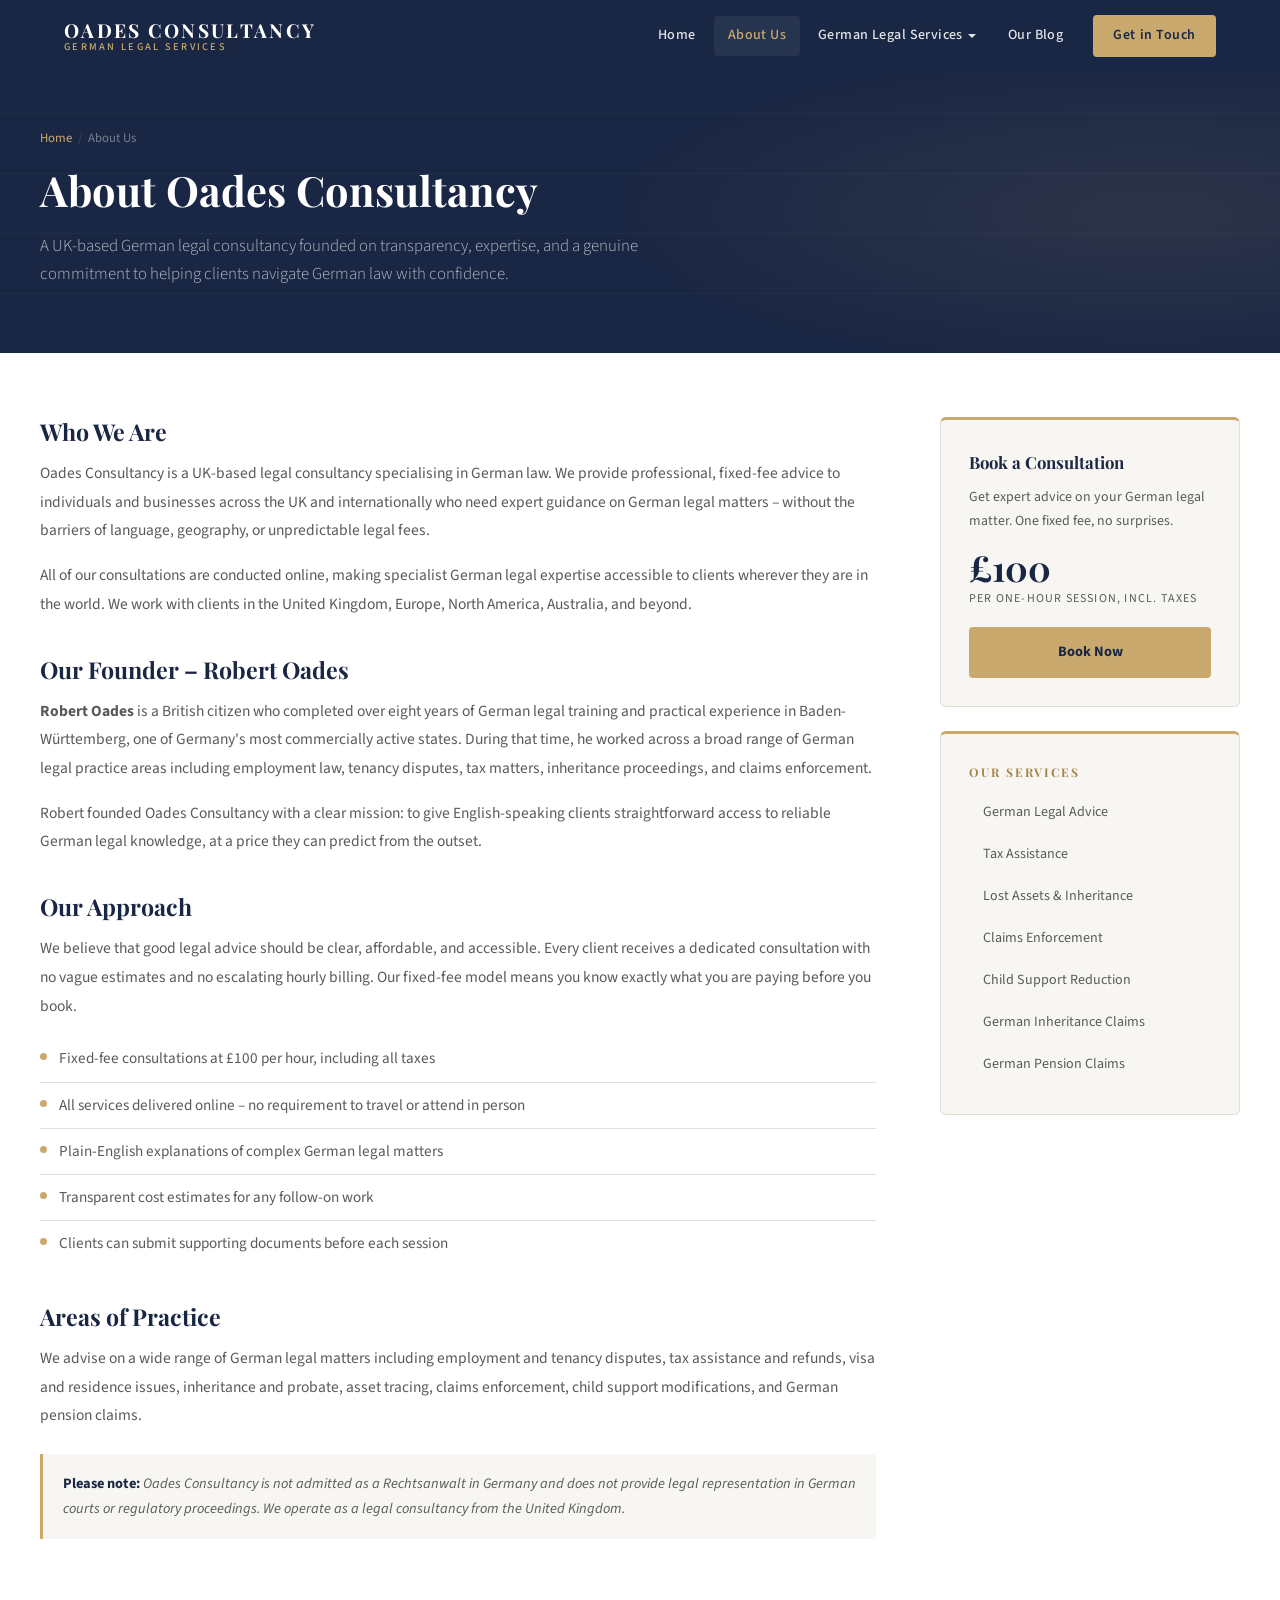
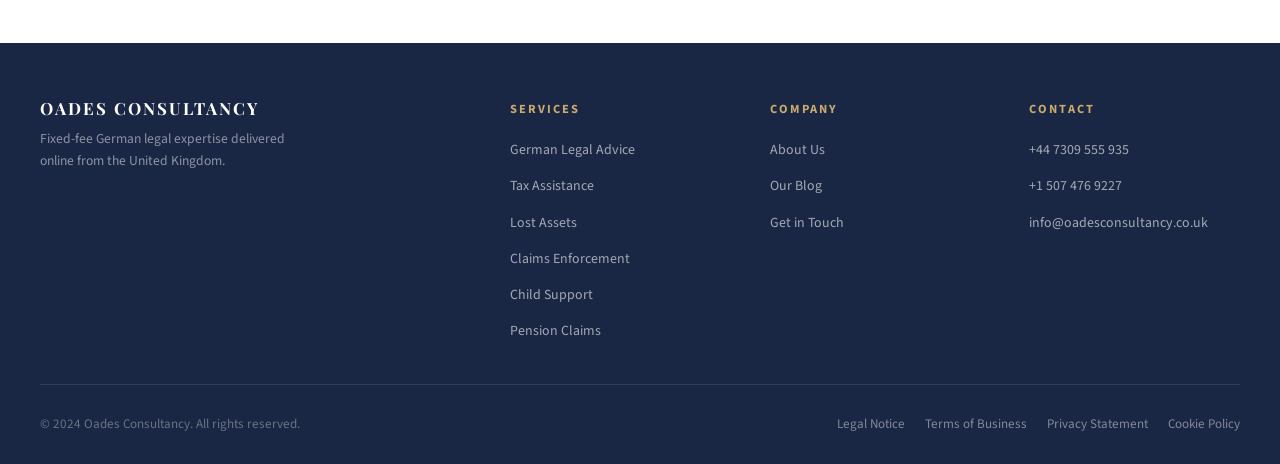
==== about-us/index.html @ 2bcdd522 "Initial site build" ====
<!DOCTYPE html>
<html lang="en">
<head>
  <meta charset="UTF-8" />
  <meta name="viewport" content="width=device-width, initial-scale=1.0" />
  <title>About Us | Oades Consultancy</title>
  <meta name="description" content="Learn about Oades Consultancy and founder Robert Oades – a UK-based German legal consultant with over eight years of experience in Baden-Württemberg." />
  <link rel="preconnect" href="https://fonts.googleapis.com" />
  <link rel="preconnect" href="https://fonts.gstatic.com" crossorigin />
  <link href="https://fonts.googleapis.com/css2?family=Playfair+Display:ital,wght@0,400;0,600;0,700;1,400&family=Source+Sans+3:wght@300;400;500;600&display=swap" rel="stylesheet" />
  <link rel="stylesheet" href="/style.css" />
</head>
<body>
<header id="site-header">
  <div class="header-inner">
    <a href="/" class="logo"><span class="logo-main">Oades Consultancy</span><span class="logo-sub">German Legal Services</span></a>
    <nav>
      <div class="nav-item"><a href="/" class="nav-link">Home</a></div>
      <div class="nav-item active"><a href="/about-us/" class="nav-link">About Us</a></div>
      <div class="nav-item">
        <a href="#" class="nav-link has-dropdown">German Legal Services</a>
        <div class="dropdown">
          <a href="/english-speaking-german-legal-advice/">English-Speaking German Legal Advice</a>
          <a href="/tax-assistance/">Tax Assistance</a>
          <a href="/lost-assets-and-inheritance/">Lost Assets and Inheritance</a>
          <a href="/german-claims-enforcement/">Claims Enforcement</a>
          <a href="/child-support-reduction/">Child Support Reduction</a>
          <a href="/german-inheritance-claims/">German Inheritance Claims</a>
          <a href="/german-pension-claims/">German Pension Claims</a>
        </div>
      </div>
      <div class="nav-item"><a href="/blog/" class="nav-link">Our Blog</a></div>
      <div class="nav-item"><a href="/get-in-touch/" class="nav-link nav-cta">Get in Touch</a></div>
    </nav>
    <button class="hamburger" id="hamburger" aria-label="Toggle menu"><span></span><span></span><span></span></button>
  </div>
  <div class="mobile-nav" id="mobile-nav">
    <a href="/">Home</a>
    <a href="/about-us/">About Us</a>
    <a href="#">German Legal Services</a>
    <a href="/english-speaking-german-legal-advice/" class="sub">English-Speaking German Legal Advice</a>
    <a href="/tax-assistance/" class="sub">Tax Assistance</a>
    <a href="/lost-assets-and-inheritance/" class="sub">Lost Assets and Inheritance</a>
    <a href="/german-claims-enforcement/" class="sub">Claims Enforcement</a>
    <a href="/child-support-reduction/" class="sub">Child Support Reduction</a>
    <a href="/german-inheritance-claims/" class="sub">German Inheritance Claims</a>
    <a href="/german-pension-claims/" class="sub">German Pension Claims</a>
    <a href="/blog/">Our Blog</a>
    <a href="/get-in-touch/">Get in Touch</a>
  </div>
</header>

<div class="page-hero">
  <div class="page-hero-inner">
    <div class="breadcrumb"><a href="/">Home</a> <span>/</span> About Us</div>
    <h1>About Oades Consultancy</h1>
    <p>A UK-based German legal consultancy founded on transparency, expertise, and a genuine commitment to helping clients navigate German law with confidence.</p>
  </div>
</div>

<section class="page-content">
  <div class="page-content-inner">
    <main class="page-main reveal">
      <h2>Who We Are</h2>
      <p>Oades Consultancy is a UK-based legal consultancy specialising in German law. We provide professional, fixed-fee advice to individuals and businesses across the UK and internationally who need expert guidance on German legal matters – without the barriers of language, geography, or unpredictable legal fees.</p>
      <p>All of our consultations are conducted online, making specialist German legal expertise accessible to clients wherever they are in the world. We work with clients in the United Kingdom, Europe, North America, Australia, and beyond.</p>

      <h2>Our Founder – Robert Oades</h2>
      <p><strong>Robert Oades</strong> is a British citizen who completed over eight years of German legal training and practical experience in Baden-Württemberg, one of Germany's most commercially active states. During that time, he worked across a broad range of German legal practice areas including employment law, tenancy disputes, tax matters, inheritance proceedings, and claims enforcement.</p>
      <p>Robert founded Oades Consultancy with a clear mission: to give English-speaking clients straightforward access to reliable German legal knowledge, at a price they can predict from the outset.</p>

      <h2>Our Approach</h2>
      <p>We believe that good legal advice should be clear, affordable, and accessible. Every client receives a dedicated consultation with no vague estimates and no escalating hourly billing. Our fixed-fee model means you know exactly what you are paying before you book.</p>
      <ul>
        <li>Fixed-fee consultations at £100 per hour, including all taxes</li>
        <li>All services delivered online – no requirement to travel or attend in person</li>
        <li>Plain-English explanations of complex German legal matters</li>
        <li>Transparent cost estimates for any follow-on work</li>
        <li>Clients can submit supporting documents before each session</li>
      </ul>

      <h2>Areas of Practice</h2>
      <p>We advise on a wide range of German legal matters including employment and tenancy disputes, tax assistance and refunds, visa and residence issues, inheritance and probate, asset tracing, claims enforcement, child support modifications, and German pension claims.</p>

      <div class="info-box"><strong>Please note:</strong> Oades Consultancy is not admitted as a Rechtsanwalt in Germany and does not provide legal representation in German courts or regulatory proceedings. We operate as a legal consultancy from the United Kingdom.</div>
    </main>

    <aside class="page-sidebar">
      <div class="sidebar-card">
        <h4>Book a Consultation</h4>
        <p>Get expert advice on your German legal matter. One fixed fee, no surprises.</p>
        <div class="sidebar-price">£100</div>
        <div class="sidebar-price-label">per one-hour session, incl. taxes</div>
        <a href="/get-in-touch/" class="btn-sidebar">Book Now</a>
      </div>
      <div class="sidebar-card sidebar-links">
        <h4>Our Services</h4>
        <ul>
          <li><a href="/english-speaking-german-legal-advice/">German Legal Advice</a></li>
          <li><a href="/tax-assistance/">Tax Assistance</a></li>
          <li><a href="/lost-assets-and-inheritance/">Lost Assets &amp; Inheritance</a></li>
          <li><a href="/german-claims-enforcement/">Claims Enforcement</a></li>
          <li><a href="/child-support-reduction/">Child Support Reduction</a></li>
          <li><a href="/german-inheritance-claims/">German Inheritance Claims</a></li>
          <li><a href="/german-pension-claims/">German Pension Claims</a></li>
        </ul>
      </div>
    </aside>
  </div>
</section>

<footer>
  <div class="footer-inner">
    <div class="footer-top">
      <div class="footer-brand"><a href="/" class="logo"><span class="logo-main">Oades Consultancy</span></a><p class="footer-tagline">Fixed-fee German legal expertise delivered online from the United Kingdom.</p></div>
      <div class="footer-col"><h4>Services</h4><ul><li><a href="/english-speaking-german-legal-advice/">German Legal Advice</a></li><li><a href="/tax-assistance/">Tax Assistance</a></li><li><a href="/lost-assets-and-inheritance/">Lost Assets</a></li><li><a href="/german-claims-enforcement/">Claims Enforcement</a></li><li><a href="/child-support-reduction/">Child Support</a></li><li><a href="/german-pension-claims/">Pension Claims</a></li></ul></div>
      <div class="footer-col"><h4>Company</h4><ul><li><a href="/about-us/">About Us</a></li><li><a href="/blog/">Our Blog</a></li><li><a href="/get-in-touch/">Get in Touch</a></li></ul></div>
      <div class="footer-col"><h4>Contact</h4><ul><li><a href="tel:+447309555935">+44 7309 555 935</a></li><li><a href="tel:+15074769227">+1 507 476 9227</a></li><li><a href="mailto:info@oadesconsultancy.co.uk">info@oadesconsultancy.co.uk</a></li></ul></div>
    </div>
    <div class="footer-bottom">
      <div class="footer-copy">© 2024 Oades Consultancy. All rights reserved.</div>
      <div class="footer-legal"><a href="#">Legal Notice</a><a href="#">Terms of Business</a><a href="#">Privacy Statement</a><a href="#">Cookie Policy</a></div>
    </div>
  </div>
</footer>
<script>
  const header=document.getElementById('site-header');window.addEventListener('scroll',()=>header.classList.toggle('scrolled',window.scrollY>20));
  const hb=document.getElementById('hamburger'),mn=document.getElementById('mobile-nav');
  hb.addEventListener('click',()=>{hb.classList.toggle('open');mn.classList.toggle('open');});
  mn.querySelectorAll('a').forEach(a=>a.addEventListener('click',()=>{hb.classList.remove('open');mn.classList.remove('open');}));
  const obs=new IntersectionObserver(e=>e.forEach(x=>{if(x.isIntersecting){x.target.classList.add('visible');obs.unobserve(x.target);}}),{threshold:.12});
  document.querySelectorAll('.reveal').forEach(el=>obs.observe(el));
</script>
</body>
</html>
---- style.css ----
*, *::before, *::after { box-sizing: border-box; margin: 0; padding: 0; }

:root {
  --navy:       #1a2744;
  --navy-light: #253257;
  --gold:       #c9a96e;
  --gold-light: #e0c48a;
  --gold-dark:  #a8854a;
  --white:      #ffffff;
  --off-white:  #f8f6f2;
  --text:       #2c2c2c;
  --text-light: #5a5a5a;
  --border:     #e2ddd6;
  --shadow:     0 4px 24px rgba(26,39,68,.10);
  --shadow-lg:  0 8px 48px rgba(26,39,68,.16);
  --radius:     4px;
  --transition: .25s cubic-bezier(.4,0,.2,1);
}

html { scroll-behavior: smooth; }

body {
  font-family: 'Source Sans 3', sans-serif;
  font-weight: 400;
  color: var(--text);
  background: var(--white);
  line-height: 1.7;
  overflow-x: hidden;
}

/* ── HEADER ───────────────────────────────────────────── */
header {
  position: sticky;
  top: 0;
  z-index: 1000;
  background: var(--navy);
  transition: box-shadow var(--transition);
}
header.scrolled { box-shadow: 0 2px 32px rgba(0,0,0,.35); }

.header-inner {
  max-width: 1200px;
  margin: 0 auto;
  padding: 0 24px;
  display: flex;
  align-items: center;
  justify-content: space-between;
  height: 72px;
}

.logo {
  text-decoration: none;
  display: flex;
  flex-direction: column;
  line-height: 1.1;
}
.logo-main {
  font-family: 'Playfair Display', serif;
  font-weight: 700;
  font-size: 1.2rem;
  letter-spacing: .12em;
  color: var(--white);
  text-transform: uppercase;
}
.logo-sub {
  font-size: .65rem;
  letter-spacing: .22em;
  color: var(--gold);
  text-transform: uppercase;
  font-weight: 500;
}

/* NAV */
nav { display: flex; align-items: center; gap: 4px; }

.nav-item { position: relative; }

.nav-link {
  display: block;
  padding: 8px 14px;
  color: rgba(255,255,255,.88);
  text-decoration: none;
  font-size: .88rem;
  font-weight: 500;
  letter-spacing: .03em;
  border-radius: var(--radius);
  transition: color var(--transition), background var(--transition);
  white-space: nowrap;
}
.nav-link:hover,
.nav-item.active > .nav-link { color: var(--gold); background: rgba(255,255,255,.06); }

.nav-link.has-dropdown::after {
  content: '';
  display: inline-block;
  width: 0; height: 0;
  margin-left: 5px;
  vertical-align: middle;
  border-left: 4px solid transparent;
  border-right: 4px solid transparent;
  border-top: 4px solid currentColor;
  transition: transform var(--transition);
}
.nav-item:hover .nav-link.has-dropdown::after,
.nav-item.open .nav-link.has-dropdown::after { transform: rotate(180deg); }

.dropdown {
  position: absolute;
  top: calc(100% + 8px);
  left: 0;
  min-width: 260px;
  background: var(--white);
  border-radius: var(--radius);
  box-shadow: var(--shadow-lg);
  border-top: 3px solid var(--gold);
  opacity: 0;
  pointer-events: none;
  transform: translateY(-8px);
  transition: opacity var(--transition), transform var(--transition);
}
.nav-item:hover .dropdown,
.nav-item.open .dropdown {
  opacity: 1;
  pointer-events: all;
  transform: translateY(0);
}
.dropdown a {
  display: block;
  padding: 11px 20px;
  color: var(--text);
  text-decoration: none;
  font-size: .87rem;
  border-bottom: 1px solid var(--border);
  transition: background var(--transition), color var(--transition);
}
.dropdown a:last-child { border-bottom: none; }
.dropdown a:hover,
.dropdown a.active { background: var(--off-white); color: var(--navy); font-weight: 600; }

.nav-cta {
  margin-left: 12px;
  padding: 9px 20px;
  background: var(--gold);
  color: var(--navy) !important;
  border-radius: var(--radius);
  font-weight: 600;
  font-size: .87rem;
  letter-spacing: .04em;
  transition: background var(--transition), transform var(--transition);
}
.nav-cta:hover { background: var(--gold-light) !important; transform: translateY(-1px); }

/* HAMBURGER */
.hamburger {
  display: none;
  flex-direction: column;
  justify-content: center;
  gap: 5px;
  width: 36px; height: 36px;
  cursor: pointer;
  background: none;
  border: none;
  padding: 4px;
}
.hamburger span {
  display: block;
  width: 100%; height: 2px;
  background: var(--white);
  border-radius: 2px;
  transition: transform var(--transition), opacity var(--transition);
}
.hamburger.open span:nth-child(1) { transform: translateY(7px) rotate(45deg); }
.hamburger.open span:nth-child(2) { opacity: 0; }
.hamburger.open span:nth-child(3) { transform: translateY(-7px) rotate(-45deg); }

.mobile-nav {
  display: none;
  background: var(--navy-light);
  overflow: hidden;
  max-height: 0;
  transition: max-height .4s ease;
}
.mobile-nav.open { max-height: 700px; }
.mobile-nav a {
  display: block;
  padding: 13px 24px;
  color: rgba(255,255,255,.88);
  text-decoration: none;
  font-size: .9rem;
  border-bottom: 1px solid rgba(255,255,255,.08);
  transition: color var(--transition);
}
.mobile-nav a:hover { color: var(--gold); }
.mobile-nav a.sub { padding-left: 40px; font-size: .85rem; color: rgba(255,255,255,.65); }
.mobile-nav a.sub:hover { color: var(--gold); }

/* ── HERO ─────────────────────────────────────────────── */
.hero {
  background: var(--navy);
  position: relative;
  overflow: hidden;
  padding: 100px 24px 110px;
  display: flex;
  align-items: center;
  min-height: 580px;
}
.hero::before {
  content: '';
  position: absolute;
  inset: 0;
  background:
    radial-gradient(ellipse 70% 80% at 75% 50%, rgba(201,169,110,.12) 0%, transparent 70%),
    radial-gradient(ellipse 40% 60% at 10% 80%, rgba(255,255,255,.03) 0%, transparent 60%);
  pointer-events: none;
}
.hero::after {
  content: '';
  position: absolute;
  inset: 0;
  background-image: repeating-linear-gradient(
    0deg, transparent, transparent 59px,
    rgba(255,255,255,.04) 59px, rgba(255,255,255,.04) 60px
  );
  pointer-events: none;
}

.hero-inner {
  position: relative;
  z-index: 1;
  max-width: 1200px;
  margin: 0 auto;
  width: 100%;
  display: grid;
  grid-template-columns: 1fr 380px;
  gap: 60px;
  align-items: center;
}

.hero-eyebrow {
  display: inline-flex;
  align-items: center;
  gap: 10px;
  font-size: .78rem;
  font-weight: 600;
  letter-spacing: .18em;
  text-transform: uppercase;
  color: var(--gold);
  margin-bottom: 24px;
}
.hero-eyebrow::before {
  content: '';
  display: block;
  width: 32px; height: 1px;
  background: var(--gold);
}

.hero h1 {
  font-family: 'Playfair Display', serif;
  font-size: clamp(2rem, 4vw, 3rem);
  font-weight: 700;
  color: var(--white);
  line-height: 1.22;
  margin-bottom: 20px;
}
.hero h1 em { font-style: italic; color: var(--gold); }

.hero-sub {
  font-size: 1.1rem;
  color: rgba(255,255,255,.72);
  max-width: 520px;
  margin-bottom: 40px;
  font-weight: 300;
}

.hero-actions { display: flex; align-items: center; gap: 20px; flex-wrap: wrap; }

.btn-primary {
  display: inline-flex;
  align-items: center;
  gap: 10px;
  padding: 16px 32px;
  background: var(--gold);
  color: var(--navy);
  text-decoration: none;
  font-weight: 700;
  font-size: .95rem;
  letter-spacing: .04em;
  border-radius: var(--radius);
  transition: background var(--transition), transform var(--transition), box-shadow var(--transition);
  border: none;
  cursor: pointer;
  font-family: 'Source Sans 3', sans-serif;
}
.btn-primary:hover {
  background: var(--gold-light);
  transform: translateY(-2px);
  box-shadow: 0 8px 32px rgba(201,169,110,.4);
}

.hero-note {
  font-size: .82rem;
  color: rgba(255,255,255,.45);
  font-style: italic;
}

.hero-visual { display: flex; justify-content: center; align-items: center; }
.scales-card {
  width: 280px; height: 280px;
  background: rgba(255,255,255,.05);
  border: 1px solid rgba(201,169,110,.25);
  border-radius: 8px;
  display: flex;
  flex-direction: column;
  align-items: center;
  justify-content: center;
  gap: 16px;
  backdrop-filter: blur(8px);
}
.scales-card-label {
  font-family: 'Playfair Display', serif;
  font-size: .85rem;
  letter-spacing: .12em;
  color: var(--gold);
  text-transform: uppercase;
}

/* ── PAGE HERO (interior pages) ───────────────────────── */
.page-hero {
  background: var(--navy);
  padding: 56px 24px 64px;
  position: relative;
  overflow: hidden;
}
.page-hero::before {
  content: '';
  position: absolute;
  inset: 0;
  background:
    radial-gradient(ellipse 60% 80% at 90% 50%, rgba(201,169,110,.10) 0%, transparent 70%),
    repeating-linear-gradient(0deg, transparent, transparent 59px, rgba(255,255,255,.03) 59px, rgba(255,255,255,.03) 60px);
  pointer-events: none;
}
.page-hero-inner {
  max-width: 1200px;
  margin: 0 auto;
  position: relative;
  z-index: 1;
}
.breadcrumb {
  font-size: .8rem;
  color: rgba(255,255,255,.4);
  margin-bottom: 14px;
  display: flex;
  align-items: center;
  gap: 6px;
  flex-wrap: wrap;
}
.breadcrumb a { color: var(--gold); text-decoration: none; }
.breadcrumb a:hover { text-decoration: underline; }
.breadcrumb span { opacity: .4; }
.page-hero h1 {
  font-family: 'Playfair Display', serif;
  font-size: clamp(1.8rem, 3.5vw, 2.6rem);
  font-weight: 700;
  color: var(--white);
  line-height: 1.25;
  margin-bottom: 16px;
}
.page-hero p {
  font-size: 1.05rem;
  color: rgba(255,255,255,.68);
  max-width: 600px;
  font-weight: 300;
}

/* ── PAGE CONTENT (interior pages) ───────────────────── */
.page-content {
  padding: 64px 24px 80px;
  background: var(--white);
}
.page-content-inner {
  max-width: 1200px;
  margin: 0 auto;
  display: grid;
  grid-template-columns: 1fr 300px;
  gap: 64px;
  align-items: start;
}
.page-main h2 {
  font-family: 'Playfair Display', serif;
  font-size: 1.45rem;
  color: var(--navy);
  margin-bottom: 12px;
  margin-top: 36px;
  line-height: 1.3;
}
.page-main h2:first-child { margin-top: 0; }
.page-main p {
  color: var(--text-light);
  font-size: .97rem;
  line-height: 1.85;
  margin-bottom: 16px;
}
.page-main ul {
  list-style: none;
  margin-bottom: 24px;
}
.page-main ul li {
  display: flex;
  align-items: flex-start;
  gap: 12px;
  padding: 10px 0;
  font-size: .95rem;
  color: var(--text-light);
  border-bottom: 1px solid var(--border);
  line-height: 1.65;
}
.page-main ul li:last-child { border-bottom: none; }
.page-main ul li::before {
  content: '';
  display: block;
  width: 7px; height: 7px;
  border-radius: 50%;
  background: var(--gold);
  margin-top: 7px;
  flex-shrink: 0;
}
.page-main .info-box {
  background: var(--off-white);
  border-left: 3px solid var(--gold);
  border-radius: 0 var(--radius) var(--radius) 0;
  padding: 18px 20px;
  margin: 24px 0;
  font-size: .9rem;
  color: var(--text-light);
  font-style: italic;
}
.page-main .info-box strong { color: var(--navy); font-style: normal; }

/* SIDEBAR */
.page-sidebar {
  position: sticky;
  top: 88px;
}
.sidebar-card {
  background: var(--off-white);
  border: 1px solid var(--border);
  border-top: 3px solid var(--gold);
  border-radius: 6px;
  padding: 28px;
  margin-bottom: 24px;
}
.sidebar-card h4 {
  font-family: 'Playfair Display', serif;
  font-size: 1.05rem;
  color: var(--navy);
  margin-bottom: 10px;
}
.sidebar-card p {
  font-size: .87rem;
  color: var(--text-light);
  line-height: 1.7;
  margin-bottom: 16px;
}
.sidebar-price {
  font-family: 'Playfair Display', serif;
  font-size: 2.2rem;
  font-weight: 700;
  color: var(--navy);
  line-height: 1;
}
.sidebar-price-label {
  font-size: .75rem;
  color: var(--text-light);
  text-transform: uppercase;
  letter-spacing: .1em;
  margin-bottom: 18px;
  margin-top: 4px;
}
.btn-sidebar {
  display: block;
  width: 100%;
  padding: 13px;
  background: var(--gold);
  color: var(--navy);
  text-decoration: none;
  font-weight: 700;
  font-size: .9rem;
  text-align: center;
  border-radius: var(--radius);
  transition: background var(--transition), transform var(--transition);
  font-family: 'Source Sans 3', sans-serif;
}
.btn-sidebar:hover { background: var(--gold-light); transform: translateY(-1px); }

.sidebar-links h4 {
  font-size: .75rem;
  font-weight: 700;
  letter-spacing: .16em;
  text-transform: uppercase;
  color: var(--gold-dark);
  margin-bottom: 10px;
}
.sidebar-links ul { list-style: none; }
.sidebar-links ul a {
  display: block;
  padding: 9px 12px;
  font-size: .88rem;
  color: var(--text-light);
  text-decoration: none;
  border-radius: var(--radius);
  transition: background var(--transition), color var(--transition);
  border-left: 2px solid transparent;
}
.sidebar-links ul a:hover { background: var(--off-white); color: var(--navy); border-left-color: var(--gold); }
.sidebar-links ul a.active { background: var(--off-white); color: var(--navy); font-weight: 600; border-left-color: var(--gold); }

/* ── TRUST BAR ────────────────────────────────────────── */
.trust-bar {
  background: var(--off-white);
  border-bottom: 1px solid var(--border);
  padding: 20px 24px;
}
.trust-bar-inner {
  max-width: 1200px;
  margin: 0 auto;
  display: flex;
  justify-content: center;
  gap: 48px;
  flex-wrap: wrap;
}
.trust-item {
  display: flex;
  align-items: center;
  gap: 10px;
  font-size: .85rem;
  color: var(--text-light);
}
.trust-item svg { color: var(--gold); flex-shrink: 0; }
.trust-item strong { color: var(--navy); font-weight: 600; }

/* ── SECTIONS SHARED ──────────────────────────────────── */
section { padding: 88px 24px; }
.section-inner { max-width: 1200px; margin: 0 auto; }

.section-label {
  display: inline-flex;
  align-items: center;
  gap: 10px;
  font-size: .75rem;
  font-weight: 700;
  letter-spacing: .2em;
  text-transform: uppercase;
  color: var(--gold-dark);
  margin-bottom: 12px;
}
.section-label::before {
  content: '';
  display: block;
  width: 28px; height: 2px;
  background: var(--gold);
}
.section-title {
  font-family: 'Playfair Display', serif;
  font-size: clamp(1.7rem, 3vw, 2.4rem);
  font-weight: 700;
  color: var(--navy);
  line-height: 1.28;
  margin-bottom: 16px;
}
.section-intro {
  font-size: 1.05rem;
  color: var(--text-light);
  max-width: 600px;
  font-weight: 300;
}

/* ── SERVICES ─────────────────────────────────────────── */
#services { background: var(--white); }
.services-header { margin-bottom: 56px; }
.services-grid {
  display: grid;
  grid-template-columns: repeat(3, 1fr);
  gap: 28px;
}
.service-card {
  background: var(--white);
  border: 1px solid var(--border);
  border-radius: 6px;
  padding: 36px 30px;
  position: relative;
  transition: transform var(--transition), box-shadow var(--transition), border-color var(--transition);
  overflow: hidden;
  text-decoration: none;
  display: block;
  color: inherit;
}
.service-card::before {
  content: '';
  position: absolute;
  top: 0; left: 0; right: 0;
  height: 3px;
  background: var(--gold);
  transform: scaleX(0);
  transform-origin: left;
  transition: transform var(--transition);
}
.service-card:hover { transform: translateY(-4px); box-shadow: var(--shadow-lg); border-color: transparent; }
.service-card:hover::before { transform: scaleX(1); }
.service-icon {
  width: 48px; height: 48px;
  background: rgba(201,169,110,.12);
  border-radius: 50%;
  display: flex;
  align-items: center;
  justify-content: center;
  margin-bottom: 20px;
  color: var(--gold-dark);
}
.service-card h3 {
  font-family: 'Playfair Display', serif;
  font-size: 1.15rem;
  font-weight: 600;
  color: var(--navy);
  margin-bottom: 10px;
  line-height: 1.35;
}
.service-card p { font-size: .9rem; color: var(--text-light); line-height: 1.65; }
.service-card-link {
  display: inline-flex;
  align-items: center;
  gap: 6px;
  margin-top: 18px;
  font-size: .85rem;
  font-weight: 600;
  color: var(--gold-dark);
  letter-spacing: .04em;
  transition: gap var(--transition), color var(--transition);
}
.service-card:hover .service-card-link { gap: 10px; color: var(--navy); }

/* ── ABOUT ────────────────────────────────────────────── */
#about { background: var(--off-white); }
.about-grid {
  display: grid;
  grid-template-columns: 1fr 1fr;
  gap: 72px;
  align-items: center;
}
.about-content .section-intro { max-width: 100%; margin-bottom: 28px; }
.about-body { font-size: .95rem; color: var(--text-light); line-height: 1.8; margin-bottom: 20px; }
.about-body strong { color: var(--navy); font-weight: 600; }
.about-disclaimer {
  font-size: .83rem;
  color: var(--text-light);
  font-style: italic;
  border-left: 3px solid var(--gold);
  padding-left: 14px;
  margin-top: 24px;
}
.about-stats { display: grid; grid-template-columns: 1fr 1fr; gap: 24px; }
.stat-card {
  background: var(--white);
  border: 1px solid var(--border);
  border-radius: 6px;
  padding: 28px 24px;
  text-align: center;
  box-shadow: var(--shadow);
  transition: transform var(--transition);
}
.stat-card:hover { transform: translateY(-3px); }
.stat-card:first-child { grid-column: 1 / -1; }
.stat-number { font-family: 'Playfair Display', serif; font-size: 2.2rem; font-weight: 700; color: var(--navy); line-height: 1; margin-bottom: 6px; }
.stat-label { font-size: .83rem; font-weight: 600; letter-spacing: .08em; text-transform: uppercase; color: var(--gold-dark); }
.stat-desc { font-size: .82rem; color: var(--text-light); margin-top: 4px; }

/* ── PRICING BANNER ───────────────────────────────────── */
.pricing-banner { background: var(--navy); padding: 64px 24px; }
.pricing-inner {
  max-width: 960px;
  margin: 0 auto;
  display: flex;
  align-items: center;
  justify-content: space-between;
  gap: 40px;
  flex-wrap: wrap;
}
.pricing-text h2 { font-family: 'Playfair Display', serif; font-size: 1.8rem; color: var(--white); font-weight: 700; margin-bottom: 10px; }
.pricing-text p { font-size: .95rem; color: rgba(255,255,255,.65); max-width: 480px; }
.pricing-badge {
  background: rgba(201,169,110,.15);
  border: 1px solid var(--gold);
  border-radius: 8px;
  padding: 24px 36px;
  text-align: center;
  flex-shrink: 0;
}
.price-amount { font-family: 'Playfair Display', serif; font-size: 3rem; font-weight: 700; color: var(--gold); line-height: 1; }
.price-unit { font-size: .8rem; color: rgba(255,255,255,.5); letter-spacing: .1em; text-transform: uppercase; margin-top: 4px; }

/* ── TESTIMONIALS ─────────────────────────────────────── */
#testimonials { background: var(--white); }
.testimonials-header { margin-bottom: 56px; }
.testimonials-grid { display: grid; grid-template-columns: repeat(2, 1fr); gap: 28px; }
.testimonial-card {
  background: var(--off-white);
  border: 1px solid var(--border);
  border-radius: 6px;
  padding: 36px;
  position: relative;
}
.testimonial-card::before {
  content: '\201C';
  position: absolute;
  top: 16px; left: 28px;
  font-family: 'Playfair Display', serif;
  font-size: 4rem;
  color: var(--gold);
  opacity: .35;
  line-height: 1;
}
.stars { display: flex; gap: 3px; margin-bottom: 16px; }
.stars svg { color: var(--gold); }
.testimonial-text { font-size: .95rem; line-height: 1.75; color: var(--text); font-style: italic; margin-bottom: 20px; }
.testimonial-author { display: flex; align-items: center; gap: 12px; }
.author-avatar {
  width: 40px; height: 40px;
  border-radius: 50%;
  background: var(--navy);
  display: flex;
  align-items: center;
  justify-content: center;
  font-family: 'Playfair Display', serif;
  font-size: .9rem;
  color: var(--gold);
  font-weight: 600;
  flex-shrink: 0;
}
.author-name { font-weight: 600; font-size: .9rem; color: var(--navy); }
.author-location { font-size: .8rem; color: var(--text-light); }

/* ── CONTACT ──────────────────────────────────────────── */
#contact { background: var(--off-white); }
.contact-grid { display: grid; grid-template-columns: 5fr 7fr; gap: 64px; align-items: start; }
.contact-info h3 { font-family: 'Playfair Display', serif; font-size: 1.25rem; color: var(--navy); margin-bottom: 24px; }
.contact-items { list-style: none; display: flex; flex-direction: column; gap: 18px; }
.contact-item { display: flex; align-items: flex-start; gap: 14px; }
.contact-item-icon {
  width: 36px; height: 36px;
  background: var(--navy);
  border-radius: 50%;
  display: flex;
  align-items: center;
  justify-content: center;
  flex-shrink: 0;
  color: var(--gold);
}
.contact-item-body { font-size: .9rem; color: var(--text-light); }
.contact-item-body a { color: var(--navy); text-decoration: none; font-weight: 600; }
.contact-item-body a:hover { color: var(--gold-dark); }
.contact-item-label { font-size: .75rem; text-transform: uppercase; letter-spacing: .1em; color: var(--text-light); margin-bottom: 2px; }
.contact-form {
  background: var(--white);
  border: 1px solid var(--border);
  border-radius: 6px;
  padding: 40px;
  box-shadow: var(--shadow);
}
.contact-form h3 { font-family: 'Playfair Display', serif; font-size: 1.3rem; color: var(--navy); margin-bottom: 28px; }
.form-row { display: grid; grid-template-columns: 1fr 1fr; gap: 16px; }
.form-group { margin-bottom: 20px; }
.form-group label { display: block; font-size: .83rem; font-weight: 600; letter-spacing: .05em; text-transform: uppercase; color: var(--navy); margin-bottom: 7px; }
.form-group input,
.form-group textarea,
.form-group select {
  width: 100%;
  padding: 11px 14px;
  border: 1px solid var(--border);
  border-radius: var(--radius);
  font-family: 'Source Sans 3', sans-serif;
  font-size: .93rem;
  color: var(--text);
  background: var(--white);
  transition: border-color var(--transition), box-shadow var(--transition);
  outline: none;
}
.form-group input:focus,
.form-group textarea:focus,
.form-group select:focus { border-color: var(--navy); box-shadow: 0 0 0 3px rgba(26,39,68,.08); }
.form-group textarea { resize: vertical; min-height: 120px; }
.form-submit {
  width: 100%;
  padding: 14px;
  background: var(--navy);
  color: var(--white);
  border: none;
  border-radius: var(--radius);
  font-family: 'Source Sans 3', sans-serif;
  font-size: .95rem;
  font-weight: 600;
  letter-spacing: .06em;
  cursor: pointer;
  transition: background var(--transition), transform var(--transition);
}
.form-submit:hover { background: var(--navy-light); transform: translateY(-1px); }
.form-privacy { font-size: .78rem; color: var(--text-light); margin-top: 12px; text-align: center; }

/* ── BLOG ─────────────────────────────────────────────── */
.blog-grid { display: grid; grid-template-columns: repeat(3, 1fr); gap: 28px; }
.blog-card {
  background: var(--white);
  border: 1px solid var(--border);
  border-radius: 6px;
  overflow: hidden;
  transition: transform var(--transition), box-shadow var(--transition);
}
.blog-card:hover { transform: translateY(-4px); box-shadow: var(--shadow-lg); }
.blog-card-img {
  height: 180px;
  background: var(--navy);
  display: flex;
  align-items: center;
  justify-content: center;
  position: relative;
  overflow: hidden;
}
.blog-card-img::after {
  content: '';
  position: absolute;
  inset: 0;
  background: radial-gradient(ellipse at 60% 40%, rgba(201,169,110,.2), transparent 70%);
}
.blog-card-body { padding: 24px; }
.blog-tag {
  display: inline-block;
  font-size: .72rem;
  font-weight: 700;
  letter-spacing: .12em;
  text-transform: uppercase;
  color: var(--gold-dark);
  margin-bottom: 10px;
}
.blog-card h3 { font-family: 'Playfair Display', serif; font-size: 1.05rem; color: var(--navy); margin-bottom: 10px; line-height: 1.4; }
.blog-card p { font-size: .87rem; color: var(--text-light); line-height: 1.7; }
.blog-card-meta { display: flex; align-items: center; gap: 12px; margin-top: 16px; padding-top: 14px; border-top: 1px solid var(--border); font-size: .8rem; color: var(--text-light); }

/* ── FOOTER ───────────────────────────────────────────── */
footer { background: var(--navy); color: rgba(255,255,255,.65); padding: 56px 24px 28px; }
.footer-inner { max-width: 1200px; margin: 0 auto; }
.footer-top {
  display: grid;
  grid-template-columns: 2fr 1fr 1fr 1fr;
  gap: 48px;
  padding-bottom: 40px;
  border-bottom: 1px solid rgba(255,255,255,.1);
  margin-bottom: 28px;
}
.footer-brand .logo-main { font-size: 1.05rem; }
.footer-tagline { font-size: .85rem; color: rgba(255,255,255,.5); margin-top: 10px; line-height: 1.65; max-width: 260px; }
.footer-col h4 { font-size: .78rem; font-weight: 700; letter-spacing: .16em; text-transform: uppercase; color: var(--gold); margin-bottom: 16px; }
.footer-col ul { list-style: none; display: flex; flex-direction: column; gap: 9px; }
.footer-col ul a { color: rgba(255,255,255,.6); text-decoration: none; font-size: .87rem; transition: color var(--transition); }
.footer-col ul a:hover { color: var(--gold); }
.footer-bottom { display: flex; align-items: center; justify-content: space-between; flex-wrap: wrap; gap: 12px; }
.footer-copy { font-size: .82rem; color: rgba(255,255,255,.35); }
.footer-legal { display: flex; gap: 20px; flex-wrap: wrap; }
.footer-legal a { font-size: .82rem; color: rgba(255,255,255,.45); text-decoration: none; transition: color var(--transition); }
.footer-legal a:hover { color: var(--gold); }

/* ── ANIMATIONS ───────────────────────────────────────── */
@keyframes fadeUp {
  from { opacity: 0; transform: translateY(28px); }
  to   { opacity: 1; transform: translateY(0); }
}
.fade-up { animation: fadeUp .7s cubic-bezier(.4,0,.2,1) both; }
.fade-up-d1 { animation-delay: .1s; }
.fade-up-d2 { animation-delay: .2s; }
.fade-up-d3 { animation-delay: .3s; }
.fade-up-d4 { animation-delay: .4s; }

.reveal {
  opacity: 0;
  transform: translateY(24px);
  transition: opacity .65s cubic-bezier(.4,0,.2,1), transform .65s cubic-bezier(.4,0,.2,1);
}
.reveal.visible { opacity: 1; transform: none; }
.reveal-d1 { transition-delay: .1s; }
.reveal-d2 { transition-delay: .2s; }
.reveal-d3 { transition-delay: .3s; }
.reveal-d4 { transition-delay: .4s; }
.reveal-d5 { transition-delay: .5s; }

/* ── RESPONSIVE ───────────────────────────────────────── */
@media (max-width: 1024px) {
  .services-grid { grid-template-columns: repeat(2, 1fr); }
  .footer-top { grid-template-columns: 1fr 1fr; }
  .blog-grid { grid-template-columns: repeat(2, 1fr); }
}

@media (max-width: 768px) {
  nav { display: none; }
  .hamburger { display: flex; }
  .mobile-nav { display: block; }
  .hero-inner { grid-template-columns: 1fr; }
  .hero-visual { display: none; }
  .hero { padding: 72px 24px 80px; min-height: auto; }
  .services-grid { grid-template-columns: 1fr; }
  .about-grid { grid-template-columns: 1fr; gap: 48px; }
  .about-stats { grid-template-columns: repeat(3, 1fr); }
  .about-stats .stat-card:first-child { grid-column: auto; }
  .testimonials-grid { grid-template-columns: 1fr; }
  .contact-grid { grid-template-columns: 1fr; }
  .footer-top { grid-template-columns: 1fr; gap: 32px; }
  .footer-bottom { flex-direction: column; align-items: flex-start; }
  .pricing-inner { flex-direction: column; text-align: center; }
  section { padding: 64px 24px; }
  .form-row { grid-template-columns: 1fr; }
  .page-content-inner { grid-template-columns: 1fr; }
  .page-sidebar { position: static; }
  .blog-grid { grid-template-columns: 1fr; }
}

@media (max-width: 480px) {
  .about-stats { grid-template-columns: 1fr; }
  .about-stats .stat-card:first-child { grid-column: auto; }
  .trust-bar-inner { gap: 24px; flex-direction: column; }
}
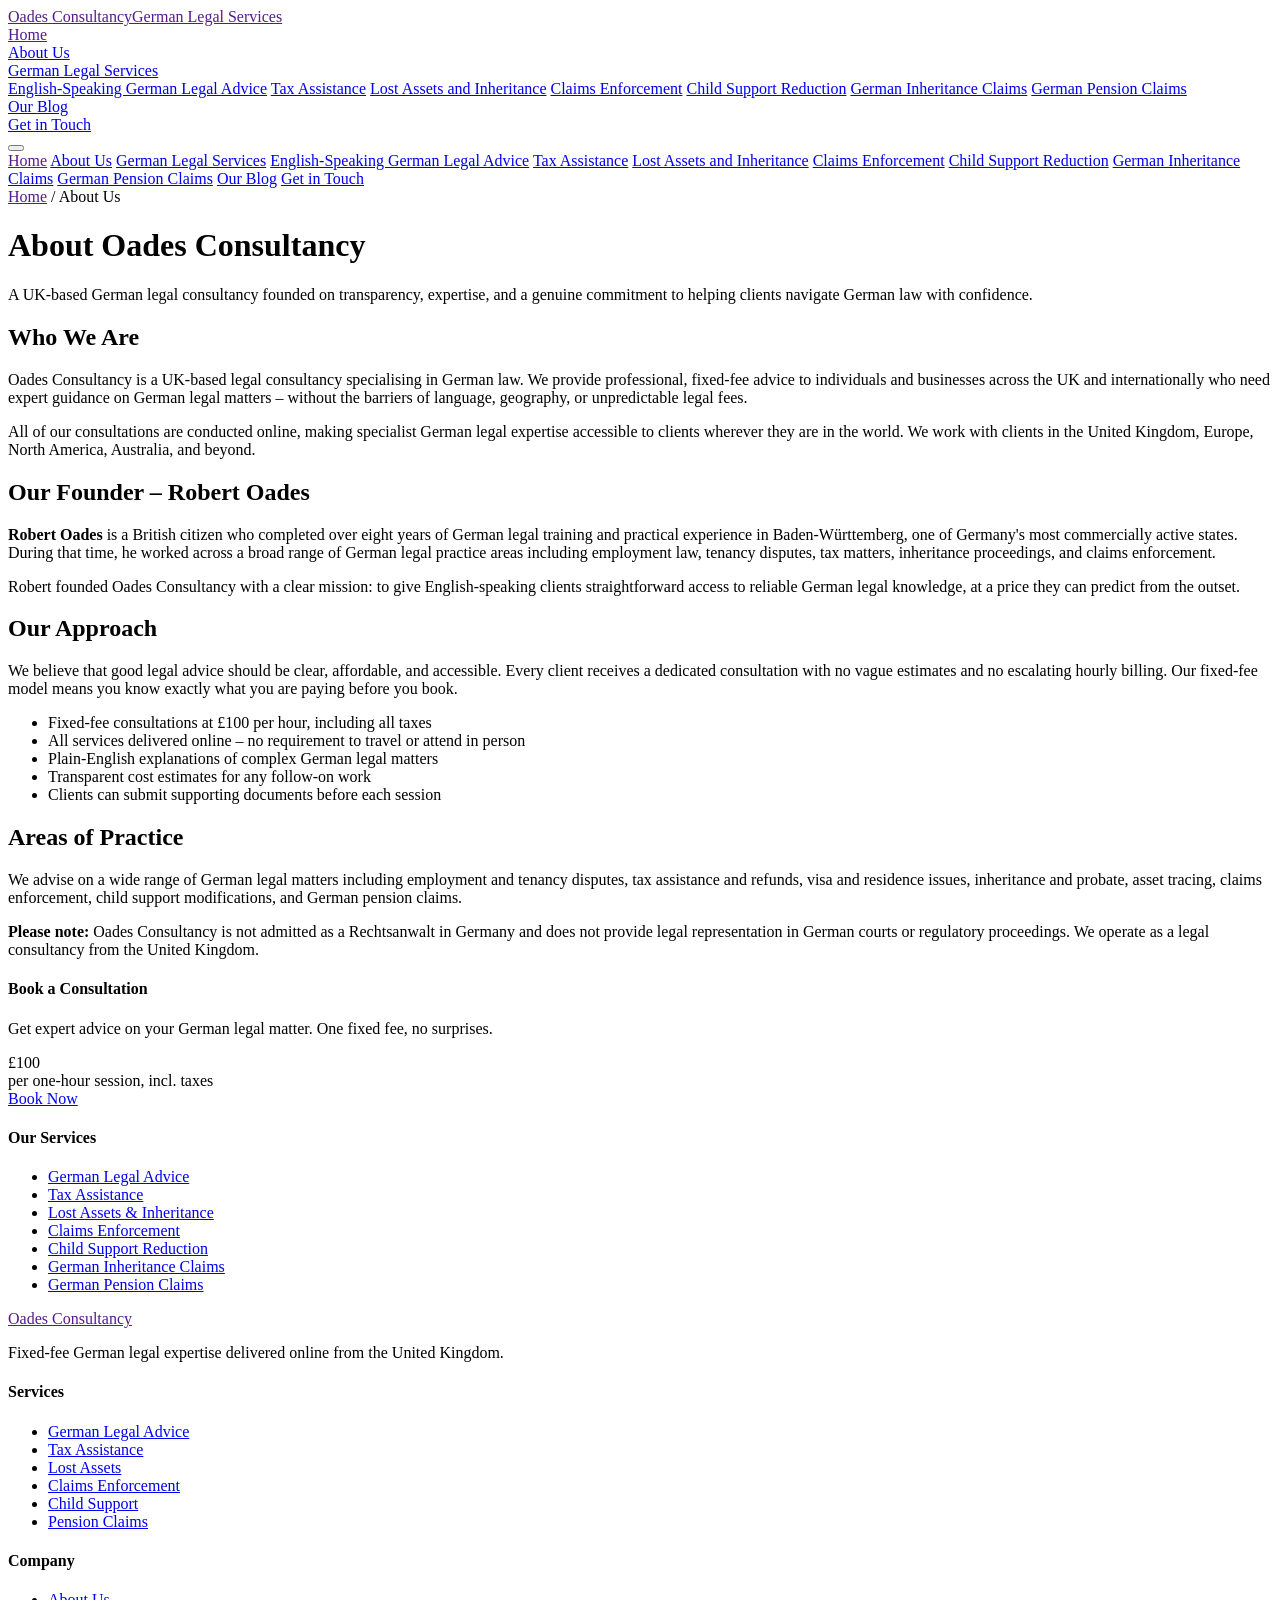
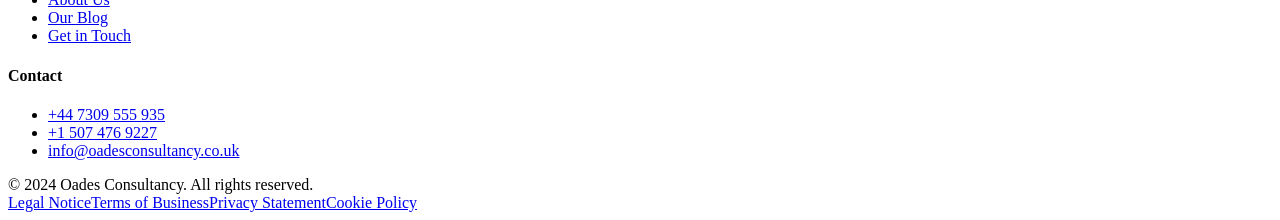
==== commit 80cb25b4: "Fix paths for GitHub Pages project repo" ====
--- a/about-us/index.html
+++ b/about-us/index.html
@@ -2,57 +2,58 @@
 <html lang="en">
 <head>
   <meta charset="UTF-8" />
+  <base href="/oades-consultancy/" />
   <meta name="viewport" content="width=device-width, initial-scale=1.0" />
   <title>About Us | Oades Consultancy</title>
   <meta name="description" content="Learn about Oades Consultancy and founder Robert Oades – a UK-based German legal consultant with over eight years of experience in Baden-Württemberg." />
   <link rel="preconnect" href="https://fonts.googleapis.com" />
   <link rel="preconnect" href="https://fonts.gstatic.com" crossorigin />
   <link href="https://fonts.googleapis.com/css2?family=Playfair+Display:ital,wght@0,400;0,600;0,700;1,400&family=Source+Sans+3:wght@300;400;500;600&display=swap" rel="stylesheet" />
-  <link rel="stylesheet" href="/style.css" />
+  <link rel="stylesheet" href="style.css" />
 </head>
 <body>
 <header id="site-header">
   <div class="header-inner">
-    <a href="/" class="logo"><span class="logo-main">Oades Consultancy</span><span class="logo-sub">German Legal Services</span></a>
+    <a href="" class="logo"><span class="logo-main">Oades Consultancy</span><span class="logo-sub">German Legal Services</span></a>
     <nav>
-      <div class="nav-item"><a href="/" class="nav-link">Home</a></div>
-      <div class="nav-item active"><a href="/about-us/" class="nav-link">About Us</a></div>
+      <div class="nav-item"><a href="" class="nav-link">Home</a></div>
+      <div class="nav-item active"><a href="about-us/" class="nav-link">About Us</a></div>
       <div class="nav-item">
         <a href="#" class="nav-link has-dropdown">German Legal Services</a>
         <div class="dropdown">
-          <a href="/english-speaking-german-legal-advice/">English-Speaking German Legal Advice</a>
-          <a href="/tax-assistance/">Tax Assistance</a>
-          <a href="/lost-assets-and-inheritance/">Lost Assets and Inheritance</a>
-          <a href="/german-claims-enforcement/">Claims Enforcement</a>
-          <a href="/child-support-reduction/">Child Support Reduction</a>
-          <a href="/german-inheritance-claims/">German Inheritance Claims</a>
-          <a href="/german-pension-claims/">German Pension Claims</a>
+          <a href="english-speaking-german-legal-advice/">English-Speaking German Legal Advice</a>
+          <a href="tax-assistance/">Tax Assistance</a>
+          <a href="lost-assets-and-inheritance/">Lost Assets and Inheritance</a>
+          <a href="german-claims-enforcement/">Claims Enforcement</a>
+          <a href="child-support-reduction/">Child Support Reduction</a>
+          <a href="german-inheritance-claims/">German Inheritance Claims</a>
+          <a href="german-pension-claims/">German Pension Claims</a>
         </div>
       </div>
-      <div class="nav-item"><a href="/blog/" class="nav-link">Our Blog</a></div>
-      <div class="nav-item"><a href="/get-in-touch/" class="nav-link nav-cta">Get in Touch</a></div>
+      <div class="nav-item"><a href="blog/" class="nav-link">Our Blog</a></div>
+      <div class="nav-item"><a href="get-in-touch/" class="nav-link nav-cta">Get in Touch</a></div>
     </nav>
     <button class="hamburger" id="hamburger" aria-label="Toggle menu"><span></span><span></span><span></span></button>
   </div>
   <div class="mobile-nav" id="mobile-nav">
-    <a href="/">Home</a>
-    <a href="/about-us/">About Us</a>
+    <a href="">Home</a>
+    <a href="about-us/">About Us</a>
     <a href="#">German Legal Services</a>
-    <a href="/english-speaking-german-legal-advice/" class="sub">English-Speaking German Legal Advice</a>
-    <a href="/tax-assistance/" class="sub">Tax Assistance</a>
-    <a href="/lost-assets-and-inheritance/" class="sub">Lost Assets and Inheritance</a>
-    <a href="/german-claims-enforcement/" class="sub">Claims Enforcement</a>
-    <a href="/child-support-reduction/" class="sub">Child Support Reduction</a>
-    <a href="/german-inheritance-claims/" class="sub">German Inheritance Claims</a>
-    <a href="/german-pension-claims/" class="sub">German Pension Claims</a>
-    <a href="/blog/">Our Blog</a>
-    <a href="/get-in-touch/">Get in Touch</a>
+    <a href="english-speaking-german-legal-advice/" class="sub">English-Speaking German Legal Advice</a>
+    <a href="tax-assistance/" class="sub">Tax Assistance</a>
+    <a href="lost-assets-and-inheritance/" class="sub">Lost Assets and Inheritance</a>
+    <a href="german-claims-enforcement/" class="sub">Claims Enforcement</a>
+    <a href="child-support-reduction/" class="sub">Child Support Reduction</a>
+    <a href="german-inheritance-claims/" class="sub">German Inheritance Claims</a>
+    <a href="german-pension-claims/" class="sub">German Pension Claims</a>
+    <a href="blog/">Our Blog</a>
+    <a href="get-in-touch/">Get in Touch</a>
   </div>
 </header>
 
 <div class="page-hero">
   <div class="page-hero-inner">
-    <div class="breadcrumb"><a href="/">Home</a> <span>/</span> About Us</div>
+    <div class="breadcrumb"><a href="">Home</a> <span>/</span> About Us</div>
     <h1>About Oades Consultancy</h1>
     <p>A UK-based German legal consultancy founded on transparency, expertise, and a genuine commitment to helping clients navigate German law with confidence.</p>
   </div>
@@ -91,18 +92,18 @@
         <p>Get expert advice on your German legal matter. One fixed fee, no surprises.</p>
         <div class="sidebar-price">£100</div>
         <div class="sidebar-price-label">per one-hour session, incl. taxes</div>
-        <a href="/get-in-touch/" class="btn-sidebar">Book Now</a>
+        <a href="get-in-touch/" class="btn-sidebar">Book Now</a>
       </div>
       <div class="sidebar-card sidebar-links">
         <h4>Our Services</h4>
         <ul>
-          <li><a href="/english-speaking-german-legal-advice/">German Legal Advice</a></li>
-          <li><a href="/tax-assistance/">Tax Assistance</a></li>
-          <li><a href="/lost-assets-and-inheritance/">Lost Assets &amp; Inheritance</a></li>
-          <li><a href="/german-claims-enforcement/">Claims Enforcement</a></li>
-          <li><a href="/child-support-reduction/">Child Support Reduction</a></li>
-          <li><a href="/german-inheritance-claims/">German Inheritance Claims</a></li>
-          <li><a href="/german-pension-claims/">German Pension Claims</a></li>
+          <li><a href="english-speaking-german-legal-advice/">German Legal Advice</a></li>
+          <li><a href="tax-assistance/">Tax Assistance</a></li>
+          <li><a href="lost-assets-and-inheritance/">Lost Assets &amp; Inheritance</a></li>
+          <li><a href="german-claims-enforcement/">Claims Enforcement</a></li>
+          <li><a href="child-support-reduction/">Child Support Reduction</a></li>
+          <li><a href="german-inheritance-claims/">German Inheritance Claims</a></li>
+          <li><a href="german-pension-claims/">German Pension Claims</a></li>
         </ul>
       </div>
     </aside>
@@ -112,9 +113,9 @@
 <footer>
   <div class="footer-inner">
     <div class="footer-top">
-      <div class="footer-brand"><a href="/" class="logo"><span class="logo-main">Oades Consultancy</span></a><p class="footer-tagline">Fixed-fee German legal expertise delivered online from the United Kingdom.</p></div>
-      <div class="footer-col"><h4>Services</h4><ul><li><a href="/english-speaking-german-legal-advice/">German Legal Advice</a></li><li><a href="/tax-assistance/">Tax Assistance</a></li><li><a href="/lost-assets-and-inheritance/">Lost Assets</a></li><li><a href="/german-claims-enforcement/">Claims Enforcement</a></li><li><a href="/child-support-reduction/">Child Support</a></li><li><a href="/german-pension-claims/">Pension Claims</a></li></ul></div>
-      <div class="footer-col"><h4>Company</h4><ul><li><a href="/about-us/">About Us</a></li><li><a href="/blog/">Our Blog</a></li><li><a href="/get-in-touch/">Get in Touch</a></li></ul></div>
+      <div class="footer-brand"><a href="" class="logo"><span class="logo-main">Oades Consultancy</span></a><p class="footer-tagline">Fixed-fee German legal expertise delivered online from the United Kingdom.</p></div>
+      <div class="footer-col"><h4>Services</h4><ul><li><a href="english-speaking-german-legal-advice/">German Legal Advice</a></li><li><a href="tax-assistance/">Tax Assistance</a></li><li><a href="lost-assets-and-inheritance/">Lost Assets</a></li><li><a href="german-claims-enforcement/">Claims Enforcement</a></li><li><a href="child-support-reduction/">Child Support</a></li><li><a href="german-pension-claims/">Pension Claims</a></li></ul></div>
+      <div class="footer-col"><h4>Company</h4><ul><li><a href="about-us/">About Us</a></li><li><a href="blog/">Our Blog</a></li><li><a href="get-in-touch/">Get in Touch</a></li></ul></div>
       <div class="footer-col"><h4>Contact</h4><ul><li><a href="tel:+447309555935">+44 7309 555 935</a></li><li><a href="tel:+15074769227">+1 507 476 9227</a></li><li><a href="mailto:info@oadesconsultancy.co.uk">info@oadesconsultancy.co.uk</a></li></ul></div>
     </div>
     <div class="footer-bottom">
